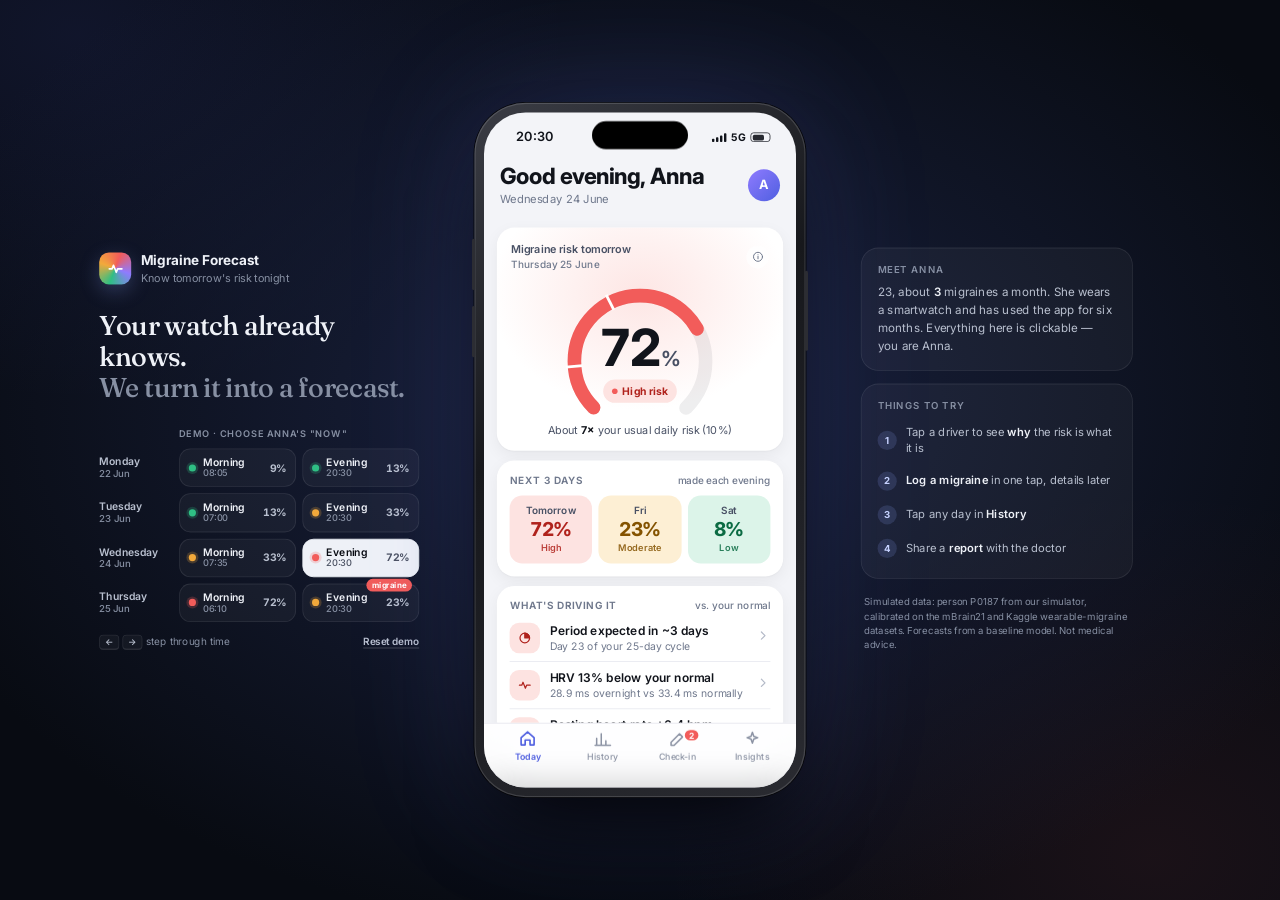
==== app/index.html @ 02caff8a "Add interactive migraine forecast app with Anna's example data (app/) Clickable Today/History/Check-" ====
<!DOCTYPE html>
<html lang="en">
<head>
<meta charset="utf-8">
<meta name="viewport" content="width=device-width, initial-scale=1, viewport-fit=cover">
<meta name="theme-color" content="#f4f5f9">
<title>Migraine Forecast</title>
<link rel="preconnect" href="https://fonts.googleapis.com">
<link rel="preconnect" href="https://fonts.gstatic.com" crossorigin>
<link href="https://fonts.googleapis.com/css2?family=Inter:wght@400;500;600;700;800&family=Fraunces:opsz,wght@9..144,500&display=swap" rel="stylesheet">
<link rel="stylesheet" href="styles.css">
</head>
<body>
<div id="stage">
  <!-- Left: brand + demo day picker (not part of the app) -->
  <aside class="side left">
    <div class="brandrow">
      <div class="logo"><svg class="i" viewBox="0 0 24 24"><path d="M3 12h4l2-5 4 10 2-5h6"/></svg></div>
      <div><div class="brand">Migraine Forecast</div><div class="brand-sub">Know tomorrow's risk tonight</div></div>
    </div>
    <h1 class="pitch">Your watch already knows.<br><em>We turn it into a forecast.</em></h1>
    <div class="picker-h"><span>Demo · choose Anna's "now"</span></div>
    <div class="picker" id="picker" role="radiogroup" aria-label="Choose Anna's current day and time"></div>
    <div class="picker-foot"><span><kbd>←</kbd> <kbd>→</kbd> step through time</span><button class="linkbtn" data-act="reset">Reset demo</button></div>
  </aside>

  <!-- Center: the app -->
  <div class="device">
    <div class="phone" id="phone">
      <div class="screen" id="screen">
        <div class="island"></div>
        <div class="statusbar"><span id="sbTime">20:30</span><span class="sb-r"><span class="sig"><i></i><i></i><i></i><i></i></span><b>5G</b><span class="bat"></span></span></div>
        <div class="banner" id="banner" data-act="banner"></div>
        <main class="views" id="views"></main>
        <nav class="tabbar" id="tabbar" aria-label="Sections"></nav>
        <div class="toast" id="toast" role="status" aria-live="polite"></div>
        <div class="scrim" id="scrim" data-act="closeSheet"></div>
        <section class="sheet" id="sheet" role="dialog" aria-modal="true"><div class="grab"></div><div class="sheet-body" id="sheetBody"></div></section>
      </div>
    </div>
  </div>

  <!-- Right: context for presenters -->
  <aside class="side right">
    <div class="panel">
      <h3>Meet Anna</h3>
      <p>23, about <b id="aboutRate">3</b> migraines a month. She wears a smartwatch and has used the app for six months. Everything here is clickable — you are Anna.</p>
    </div>
    <div class="panel">
      <h3>Things to try</h3>
      <ul class="tries">
        <li data-act="tryWhy"><span>1</span><div>Tap a driver to see <b>why</b> the risk is what it is</div></li>
        <li data-act="tryLog"><span>2</span><div><b>Log a migraine</b> in one tap, details later</div></li>
        <li data-act="tryHistory"><span>3</span><div>Tap any day in <b>History</b></div></li>
        <li data-act="tryReport"><span>4</span><div>Share a <b>report</b> with the doctor</div></li>
      </ul>
    </div>
    <p class="fine">Simulated data: person P0187 from our simulator, calibrated on the mBrain21 and Kaggle wearable-migraine datasets. Forecasts from a baseline model. Not medical advice.</p>
  </aside>
</div>

<!-- Mobile: compact demo control -->
<button class="mpick" id="mpick" data-act="mpick" aria-label="Demo: choose day"></button>
<div class="mpop" id="mpop"></div>

<div id="printReport"></div>
<script src="anna_data.js"></script>
<script src="app.js"></script>
</body>
</html>
---- app/styles.css ----
:root {
  /* stage (dark, around the phone) */
  --bg: #080b12; --panel: rgba(255,255,255,.04); --panel-line: rgba(255,255,255,.09);
  --tx: #eef1f7; --tx-2: #b9c0cf; --tx-3: #8790a3; --accent: #8fa8ff;
  /* risk scale */
  --low: #2fbf84; --mod: #f2a93b; --high: #f25c5a;
  --low-ink: #0b6b43; --low-soft: #dcf4e9; --mod-ink: #845300; --mod-soft: #fdefd4; --high-ink: #b0221c; --high-soft: #fde3e1;
  /* app (light) */
  --app-bg: #f3f4f8; --card: #fff; --ink: #11141b; --ink-2: #485064; --ink-3: #6f788c; --line: #e6e8ef; --fill: #f1f2f7;
  --brand: #4f5fe0; --brand-ink: #3443c4; --brand-soft: #e8ebff; --sleep: #6a5be0; --sleep-soft: #ecebff;
  --ease: cubic-bezier(.2,.8,.2,1); --spring: cubic-bezier(.34,1.4,.5,1);
  --shadow: 0 1px 2px rgba(17,20,27,.04), 0 6px 20px rgba(17,20,27,.055);
}
* { box-sizing: border-box; -webkit-tap-highlight-color: transparent; }
html, body { margin: 0; height: 100%; }
body {
  background: radial-gradient(1100px 760px at 50% 45%, #1a2240 0%, rgba(8,11,18,0) 70%),
              radial-gradient(700px 520px at 90% 95%, rgba(242,92,90,.08), transparent 70%),
              radial-gradient(700px 520px at 6% 4%, rgba(79,95,224,.12), transparent 70%), var(--bg);
  color: var(--tx); font: 15px/1.45 Inter, -apple-system, BlinkMacSystemFont, "Segoe UI", system-ui, sans-serif;
  overflow: hidden; -webkit-font-smoothing: antialiased;
}
button { font: inherit; color: inherit; border: 0; background: none; padding: 0; cursor: pointer; }
.i { width: 1em; height: 1em; fill: none; stroke: currentColor; stroke-width: 2; stroke-linecap: round; stroke-linejoin: round; flex: none; }
.num { font-variant-numeric: tabular-nums; }
:focus-visible { outline: 2px solid var(--brand); outline-offset: 2px; }

/* ================= Stage (designed at 1600x1000, scaled to fit) ================= */
#stage { position: absolute; left: 50%; top: 50%; width: 1600px; height: 1000px; transform: translate(-50%,-50%) scale(var(--s,1));
  display: grid; grid-template-columns: 1fr 440px 1fr; align-items: center; padding: 0 64px; gap: 56px; }
.side { align-self: center; }
.side.left { justify-self: end; width: 400px; }
.side.right { justify-self: start; width: 340px; display: flex; flex-direction: column; gap: 16px; }
.brandrow { display: flex; align-items: center; gap: 12px; }
.logo { width: 40px; height: 40px; border-radius: 12px; display: grid; place-items: center; font-size: 21px; color: #fff;
  background: conic-gradient(from 200deg, var(--low), var(--mod), var(--high), #8f7bff, var(--low)); box-shadow: 0 8px 24px rgba(143,168,255,.25); }
.logo .i { stroke-width: 2.4; }
.brand { font-weight: 700; font-size: 17px; letter-spacing: -.01em; }
.brand-sub { font-size: 13.5px; color: var(--tx-3); }
.pitch { font: 500 34px/1.14 Fraunces, Georgia, serif; letter-spacing: -.015em; margin: 30px 0 30px; }
.pitch em { font-style: normal; color: var(--tx-3); }

.picker-h { display: flex; justify-content: space-between; font-size: 11.5px; font-weight: 600; letter-spacing: .08em; text-transform: uppercase; color: var(--tx-3); margin: 0 0 10px 100px; }
.picker-h span + span { display: none; }
.picker { display: flex; flex-direction: column; gap: 8px; }
.pday { display: grid; grid-template-columns: 92px 1fr 1fr; gap: 8px; align-items: center; }
.pday .pd { font-size: 13px; font-weight: 600; color: var(--tx-2); line-height: 1.2; }
.pday .pd small { display: block; font-weight: 500; color: var(--tx-3); font-size: 12px; }
.pbtn { display: flex; align-items: center; gap: 9px; padding: 9px 11px; border-radius: 14px; background: var(--panel); border: 1px solid var(--panel-line);
  text-align: left; transition: background .2s, border-color .2s, transform .15s; position: relative; }
.pbtn:hover { background: rgba(255,255,255,.08); }
.pbtn:active { transform: scale(.97); }
.pbtn .dot { width: 9px; height: 9px; border-radius: 50%; background: var(--c); flex: none; box-shadow: 0 0 0 3px color-mix(in srgb, var(--c) 22%, transparent); }
.pbtn .pt { font-size: 13px; font-weight: 600; line-height: 1.15; }
.pbtn .pt small { display: block; font-size: 11.5px; color: var(--tx-3); font-weight: 500; }
.pbtn .pv { margin-left: auto; font-size: 13px; font-weight: 700; font-variant-numeric: tabular-nums; color: var(--tx-2); }
.pbtn.on { background: var(--tx); border-color: var(--tx); color: var(--bg); }
.pbtn.on .pt small, .pbtn.on .pv { color: #4b5263; }
.pbtn .mg { position: absolute; top: -7px; right: 8px; font-size: 10px; font-weight: 700; color: #fff; background: var(--high); border-radius: 99px; padding: 1px 7px; }
.picker-foot { display: flex; justify-content: space-between; align-items: center; margin-top: 16px; font-size: 12.5px; color: var(--tx-3); }
kbd { font: 600 11px Inter, sans-serif; border: 1px solid var(--panel-line); border-bottom-width: 2px; border-radius: 5px; padding: 1px 6px; color: var(--tx-2); background: var(--panel); }
.linkbtn { color: var(--tx-2); font-size: 12.5px; font-weight: 600; text-decoration: underline; text-underline-offset: 3px; text-decoration-color: rgba(255,255,255,.25); }
.linkbtn:hover { color: var(--tx); }

.panel { background: var(--panel); border: 1px solid var(--panel-line); border-radius: 22px; padding: 18px 20px; }
.panel h3 { margin: 0 0 8px; font-size: 12px; font-weight: 600; letter-spacing: .1em; text-transform: uppercase; color: var(--tx-3); }
.panel p { margin: 0; font-size: 14.5px; color: var(--tx-2); line-height: 1.55; }
.panel b { color: var(--tx); font-weight: 600; }
.tries { list-style: none; margin: 0; padding: 0; display: flex; flex-direction: column; gap: 4px; }
.tries li { display: flex; gap: 11px; align-items: center; font-size: 14px; color: var(--tx-2); padding: 7px 8px; margin: 0 -8px; border-radius: 12px; cursor: pointer; transition: background .2s; }
.tries li:hover { background: rgba(255,255,255,.06); }
.tries span { width: 24px; height: 24px; border-radius: 50%; display: grid; place-items: center; font-size: 12px; font-weight: 700; background: rgba(143,168,255,.16); color: #c9d4ff; flex: none; }
.fine { font-size: 12px; color: var(--tx-3); line-height: 1.5; margin: 4px 4px 0; }

/* ================= Phone frame ================= */
.device { display: grid; place-items: center; }
.phone { width: 414px; height: 868px; border-radius: 64px; padding: 12px; position: relative;
  background: linear-gradient(145deg, #3b3d45, #17181c 40%, #2a2b31);
  box-shadow: inset 0 0 0 1.5px rgba(255,255,255,.14), 0 0 0 1px #050506, 0 60px 100px -30px rgba(0,0,0,.85), 0 0 160px rgba(110,130,255,.18); }
.phone::before, .phone::after { content: ""; position: absolute; width: 4px; border-radius: 2px; background: #2c2d33; }
.phone::before { left: -3px; top: 170px; height: 64px; box-shadow: 0 84px 0 #2c2d33; }
.phone::after { right: -3px; top: 210px; height: 100px; }
.screen { position: relative; width: 390px; height: 844px; border-radius: 52px; overflow: hidden; background: var(--app-bg); color: var(--ink);
  isolation: isolate; display: flex; flex-direction: column; font-size: 15px; }
.island { position: absolute; top: 11px; left: 50%; transform: translateX(-50%); width: 120px; height: 35px; border-radius: 20px; background: #000; z-index: 60; }
.statusbar { height: 54px; flex: none; display: flex; justify-content: space-between; align-items: center; padding: 8px 32px 0 40px; font-size: 16px; font-weight: 600; z-index: 5; }
.statusbar > * { transition: opacity .25s; } .toasting .statusbar > * { opacity: 0; }
.sb-r { display: flex; gap: 6px; align-items: center; } .sb-r b { font-size: 13px; }
.sig { display: flex; gap: 2px; align-items: flex-end; height: 11px; }
.sig i { width: 3px; border-radius: 1px; background: currentColor; } .sig i:nth-child(1) { height: 4px; } .sig i:nth-child(2) { height: 6px; } .sig i:nth-child(3) { height: 8px; } .sig i:nth-child(4) { height: 11px; }
.bat { width: 25px; height: 12px; border-radius: 4px; border: 1.5px solid currentColor; padding: 1.5px; opacity: .9; }
.bat::after { content: ""; display: block; height: 100%; width: 70%; border-radius: 2px; background: currentColor; }

/* ================= App chrome ================= */
.views { flex: 1; position: relative; min-height: 0; }
.view { position: absolute; inset: 0; overflow-y: auto; overflow-x: hidden; padding: 4px 16px 28px; scrollbar-width: none; overscroll-behavior: contain; }
.view::-webkit-scrollbar { display: none; }
.view.enter { animation: viewIn .45s var(--ease) both; }
@keyframes viewIn { from { opacity: 0; transform: translateY(10px); } }
.tabbar { flex: none; display: flex; padding: 8px 8px 30px; background: rgba(255,255,255,.88); backdrop-filter: blur(20px) saturate(1.6); -webkit-backdrop-filter: blur(20px) saturate(1.6); border-top: 1px solid var(--line); z-index: 6; }
.tab { flex: 1; display: flex; flex-direction: column; align-items: center; gap: 3px; font-size: 11px; font-weight: 500; color: #8c93a4; position: relative; transition: color .2s; }
.tab .i { font-size: 23px; transition: transform .3s var(--spring); }
.tab.on { color: var(--brand); font-weight: 600; }
.tab.on .i { transform: translateY(-1px) scale(1.06); }
.tab .badge { position: absolute; top: -2px; left: calc(50% + 7px); min-width: 17px; height: 17px; border-radius: 9px; background: var(--high); color: #fff; font-size: 10.5px; font-weight: 700; display: grid; place-items: center; padding: 0 5px; border: 2px solid #fff; animation: pop .45s var(--spring) both; }
@keyframes pop { from { transform: scale(.3); opacity: 0; } }

.head { display: flex; justify-content: space-between; align-items: center; padding: 6px 4px 14px; }
.head h1 { margin: 0; font-size: 28px; font-weight: 750; letter-spacing: -.025em; line-height: 1.1; }
.head p { margin: 3px 0 0; font-size: 14px; color: var(--ink-3); }
.avatar { width: 40px; height: 40px; border-radius: 50%; display: grid; place-items: center; font-weight: 700; color: #fff; background: linear-gradient(135deg, #8f7bff, #4f5fe0); font-size: 16px; flex: none; transition: transform .15s; }
.avatar:active { transform: scale(.92); }
.stack { display: flex; flex-direction: column; gap: 12px; }
.card { background: var(--card); border-radius: 22px; padding: 16px; box-shadow: var(--shadow); position: relative; }
.card h4 { margin: 0 0 10px; font-size: 12.5px; font-weight: 650; color: var(--ink-3); text-transform: uppercase; letter-spacing: .07em; display: flex; justify-content: space-between; align-items: baseline; gap: 8px; }
.card h4 span { white-space: nowrap; text-transform: none; letter-spacing: 0; font-weight: 500; font-size: 12.5px; }
.tap { cursor: pointer; transition: transform .18s var(--ease), background .2s; }
.tap:active { transform: scale(.985); }
.chev { color: #b4bac8; font-size: 18px; }
.muted { color: var(--ink-3); font-size: 13px; }
.foot-note { text-align: center; font-size: 11.5px; color: #9aa1b1; margin: 16px 0 0; }
.anim > * { animation: rise .5s var(--ease) both; }
.anim > *:nth-child(2) { animation-delay: .05s; } .anim > *:nth-child(3) { animation-delay: .1s; } .anim > *:nth-child(4) { animation-delay: .15s; }
.anim > *:nth-child(5) { animation-delay: .2s; } .anim > *:nth-child(6) { animation-delay: .25s; } .anim > *:nth-child(n+7) { animation-delay: .3s; }
@keyframes rise { from { opacity: 0; transform: translateY(12px); } }

/* Risk levels */
.lvl-low { --c: var(--low); --ci: var(--low-ink); --cs: var(--low-soft); }
.lvl-mod { --c: var(--mod); --ci: var(--mod-ink); --cs: var(--mod-soft); }
.lvl-high { --c: var(--high); --ci: var(--high-ink); --cs: var(--high-soft); }
.lvl-none { --c: #c3c8d4; --ci: var(--ink-3); --cs: var(--fill); }
.pill { display: inline-flex; align-items: center; gap: 6px; padding: 5px 11px; border-radius: 99px; font-size: 13px; font-weight: 700; background: var(--cs); color: var(--ci); white-space: nowrap; }
.pill i { width: 7px; height: 7px; border-radius: 50%; background: var(--c); }
.chip { display: inline-flex; align-items: center; gap: 5px; font-size: 12px; font-weight: 650; padding: 4px 9px; border-radius: 99px; background: var(--fill); color: var(--ink-2); white-space: nowrap; }
.chip.good { background: var(--low-soft); color: var(--low-ink); } .chip.bad { background: var(--high-soft); color: var(--high-ink); } .chip.warn { background: var(--mod-soft); color: var(--mod-ink); } .chip.brand { background: var(--brand-soft); color: var(--brand-ink); }

/* Hero gauge */
.hero { padding: 18px 18px 16px; overflow: hidden; }
.hero::before { content: ""; position: absolute; inset: 0; border-radius: inherit; background: radial-gradient(260px 200px at 50% 30%, var(--cs), transparent 72%); opacity: .9; transition: background .8s; }
.hero > * { position: relative; }
.hero-top { display: flex; justify-content: space-between; align-items: center; }
.hero-lab { font-size: 13.5px; font-weight: 600; color: var(--ink-2); }
.hero-lab small { display: block; font-size: 12.5px; color: var(--ink-3); font-weight: 500; }
.info { width: 28px; height: 28px; border-radius: 50%; display: grid; place-items: center; color: var(--ink-3); background: rgba(255,255,255,.7); font-size: 15px; }
.gauge { position: relative; width: 210px; height: 178px; margin: 6px auto 0; }
.gauge svg { width: 210px; height: 210px; position: absolute; top: 0; left: 0; }
.g-track { stroke: rgba(17,20,27,.07); }
.g-val { stroke: var(--c); transition: stroke-dasharray 1.2s var(--ease), stroke .6s; }
.g-tick { stroke: var(--card); stroke-width: 3.5; }
.gnum { position: absolute; left: 0; right: 0; top: 56px; text-align: center; font-size: 64px; font-weight: 750; letter-spacing: -.05em; line-height: 1; font-variant-numeric: tabular-nums; }
.gnum small { font-size: 26px; font-weight: 650; color: var(--ink-2); letter-spacing: -.02em; margin-left: 2px; }
.gsub { position: absolute; left: 0; right: 0; top: 128px; display: flex; justify-content: center; }
.g-scale { position: absolute; bottom: 4px; font-size: 11px; color: var(--ink-3); font-weight: 600; }
.hero-ctx { text-align: center; font-size: 13.5px; color: var(--ink-2); margin: 4px 0 0; text-wrap: balance; }
.hero-ctx b { color: var(--ink); }

.strip { display: grid; grid-template-columns: repeat(3, 1fr); gap: 8px; }
.tile { border-radius: 16px; padding: 10px 8px 11px; text-align: center; background: var(--cs); transition: transform .18s var(--ease); cursor: pointer; }
.tile:active { transform: scale(.96); }
.tile .d { font-size: 12.5px; color: var(--ink-2); font-weight: 600; }
.tile .v { font-size: 24px; font-weight: 750; color: var(--ci); font-variant-numeric: tabular-nums; letter-spacing: -.03em; line-height: 1.2; }
.tile .l { font-size: 11.5px; font-weight: 600; color: var(--ci); opacity: .85; }
.tile.pending { background: transparent; border: 1.5px dashed #d3d7e1; }
.tile.pending .v { color: #a3aaba; font-weight: 600; }
.tile.pending .l { color: var(--ink-3); }

/* Rows (drivers, plan, lists) */
.rows { display: flex; flex-direction: column; }
.row { display: grid; grid-template-columns: 38px 1fr auto; gap: 12px; align-items: center; padding: 10px 0; border-top: 1px solid var(--line); text-align: left; width: 100%; }
.row:first-child { border-top: 0; padding-top: 2px; }
.row:last-child { padding-bottom: 0; }
.ri { width: 38px; height: 38px; border-radius: 12px; display: grid; place-items: center; background: var(--brand-soft); color: var(--brand); font-size: 18px; }
.ri.bad { background: var(--high-soft); color: var(--high-ink); } .ri.warn { background: var(--mod-soft); color: var(--mod-ink); } .ri.good { background: var(--low-soft); color: var(--low-ink); }
.ri.sleep { background: var(--sleep-soft); color: var(--sleep); }
.row b { display: block; font-size: 15px; font-weight: 600; line-height: 1.25; }
.row .s { display: block; font-size: 13px; color: var(--ink-3); line-height: 1.3; margin-top: 1px; }
.cbox { width: 26px; height: 26px; border-radius: 9px; border: 2px solid #d3d7e1; display: grid; place-items: center; color: transparent; font-size: 15px; transition: all .25s var(--ease); }
.cbox .i { stroke-width: 3; }
.done .cbox { background: var(--low); border-color: var(--low); color: #fff; animation: pop .35s var(--spring); }
.done b { color: var(--ink-3); text-decoration: line-through; text-decoration-color: #b8bfcc; }
.progress { height: 5px; border-radius: 3px; background: var(--fill); overflow: hidden; margin: 0 0 6px; }
.progress i { display: block; height: 100%; width: var(--w); background: var(--low); border-radius: 3px; transition: width .5s var(--ease); }
.toggle { width: 50px; height: 30px; border-radius: 99px; background: #d8dce5; position: relative; transition: background .25s; flex: none; }
.toggle::after { content: ""; position: absolute; left: 3px; top: 3px; width: 24px; height: 24px; border-radius: 50%; background: #fff; box-shadow: 0 2px 5px rgba(0,0,0,.2); transition: transform .3s var(--spring); }
.toggle.on { background: var(--low); } .toggle.on::after { transform: translateX(20px); }
.conf { display: flex; align-items: center; gap: 10px; font-size: 13px; color: var(--ink-2); padding: 12px 16px; }
.bars5 { display: inline-flex; gap: 2.5px; align-items: flex-end; }
.bars5 i { width: 5px; border-radius: 2px; background: #dde0e8; } .bars5 i.on { background: var(--brand); }
.bars5 i:nth-child(1) { height: 6px; } .bars5 i:nth-child(2) { height: 8px; } .bars5 i:nth-child(3) { height: 10px; } .bars5 i:nth-child(4) { height: 12px; } .bars5 i:nth-child(5) { height: 14px; }

.attack-card { display: grid; grid-template-columns: 44px 1fr auto; gap: 12px; align-items: center; background: linear-gradient(135deg, #fff, #fff4f3); }
.attack-card .ri { width: 44px; height: 44px; border-radius: 14px; background: var(--high); color: #fff; font-size: 21px; }
.attack-card b { font-size: 15.5px; display: block; }
.btn { display: inline-flex; align-items: center; justify-content: center; gap: 8px; padding: 12px 16px; border-radius: 14px; font-weight: 650; font-size: 15px; transition: transform .15s, background .2s, opacity .2s; }
.btn:active { transform: scale(.97); }
.btn.primary { background: var(--brand); color: #fff; } .btn.dark { background: var(--ink); color: #fff; }
.btn.soft { background: var(--fill); color: var(--ink); } .btn.danger { background: var(--high); color: #fff; }
.btn.small { padding: 8px 12px; font-size: 13.5px; border-radius: 11px; }
.btn.block { width: 100%; }
.btn.ghost-danger { color: var(--high-ink); background: var(--high-soft); }

/* Check-in */
.logbig { display: flex; flex-direction: column; align-items: center; text-align: center; padding: 22px 16px 18px; }
.logbtn { width: 116px; height: 116px; border-radius: 50%; background: radial-gradient(circle at 35% 30%, #ff8a87, var(--high) 60%); color: #fff; display: grid; place-items: center; font-size: 44px;
  box-shadow: 0 0 0 10px var(--high-soft), 0 14px 30px -8px rgba(242,92,90,.6); position: relative; transition: transform .2s var(--spring); }
.logbtn:active { transform: scale(.93); }
.logbtn::after { content: ""; position: absolute; inset: -10px; border-radius: 50%; border: 2px solid var(--high); opacity: 0; animation: ring 2.6s infinite; }
@keyframes ring { 0% { transform: scale(.9); opacity: .5; } 70%,100% { transform: scale(1.35); opacity: 0; } }
.logbtn .i { stroke-width: 2.2; }
.logbig b { font-size: 19px; margin-top: 20px; letter-spacing: -.01em; }
.logbig .s { font-size: 13.5px; color: var(--ink-3); margin-top: 2px; }
.logbtn.logged { background: var(--high); animation: pop .5s var(--spring); }
.logbtn.logged::after { display: none; }
.eyebrow { display: inline-flex; align-items: center; gap: 6px; font-size: 12px; font-weight: 650; color: var(--brand-ink); background: var(--brand-soft); padding: 4px 10px; border-radius: 99px; margin-bottom: 10px; }
.eyebrow.auto { color: var(--high-ink); background: var(--high-soft); }
.q { font-size: 18px; font-weight: 700; line-height: 1.3; letter-spacing: -.01em; margin: 0 0 12px; }
.opts { display: flex; flex-direction: column; gap: 7px; }
.opts.wrap { flex-direction: row; flex-wrap: wrap; }
.opt { display: flex; align-items: center; gap: 12px; padding: 11px 14px; border-radius: 15px; background: var(--fill); font-weight: 600; font-size: 15px; transition: background .2s, color .2s, transform .15s; text-align: left; }
.opts.wrap .opt { flex: 1 1 auto; justify-content: center; padding: 10px 12px; }
.opt:active { transform: scale(.97); }
.opt .face { width: 22px; height: 22px; border-radius: 50%; background: var(--fc); flex: none; }
.opt.sel { background: var(--brand); color: #fff; }
.answered { display: flex; align-items: center; gap: 10px; font-size: 14px; font-weight: 600; color: var(--low-ink); background: var(--low-soft); border-radius: 14px; padding: 11px 12px; animation: rise .4s var(--ease); }
.answered .i { font-size: 18px; } .answered span { flex: 1; } .answered button { font-size: 13px; color: var(--low-ink); text-decoration: underline; text-underline-offset: 2px; }
.evidence { list-style: none; padding: 0; margin: 0 0 12px; display: flex; flex-direction: column; gap: 6px; }
.evidence li { display: flex; align-items: center; gap: 8px; font-size: 13.5px; color: var(--ink-2); }
.evidence .i { color: var(--ink-3); }
.yn { display: grid; grid-template-columns: 1fr 1fr; gap: 8px; }
.dq-top { display: flex; align-items: center; gap: 16px; margin-bottom: 12px; }
.ring { position: relative; width: 76px; height: 76px; flex: none; }
.ring svg { width: 76px; height: 76px; transform: rotate(-90deg); }
.ring circle { transition: stroke-dasharray .9s var(--ease); }
.ring b { position: absolute; inset: 0; display: grid; place-items: center; font-size: 21px; font-weight: 750; letter-spacing: -.02em; }
.dq-top .t { font-size: 16px; font-weight: 700; } .dq-top .s { font-size: 13px; color: var(--ink-3); line-height: 1.35; }
.mrow { display: flex; justify-content: space-between; font-size: 14px; margin-top: 10px; } .mrow b { font-variant-numeric: tabular-nums; }
.meter { height: 7px; border-radius: 4px; background: var(--fill); overflow: hidden; margin-top: 6px; }
.meter i { display: block; height: 100%; border-radius: 4px; background: var(--brand); width: var(--w); transition: width .8s var(--ease); }
.meter i.bump { animation: bump .9s var(--ease); }
@keyframes bump { 40% { filter: brightness(1.35); } }
.tip { display: flex; gap: 10px; align-items: flex-start; font-size: 13px; color: var(--ink-2); background: var(--fill); padding: 10px 12px; border-radius: 14px; margin-top: 14px; line-height: 1.4; }
.tip .i { color: var(--brand); font-size: 17px; margin-top: 1px; }

/* History */
.seg { display: grid; grid-auto-flow: column; grid-auto-columns: 1fr; background: #e7e9f0; border-radius: 12px; padding: 3px; margin-bottom: 12px; }
.seg button { padding: 7px 0; border-radius: 9px; font-size: 13.5px; font-weight: 600; color: var(--ink-2); transition: background .2s, color .2s, box-shadow .2s; }
.seg button.on { background: #fff; color: var(--ink); box-shadow: 0 1px 3px rgba(17,20,27,.12); }
.score { display: grid; grid-template-columns: 1fr 1fr 1fr; gap: 0; }
.score > div { padding: 0 10px; border-left: 1px solid var(--line); } .score > div:first-child { border-left: 0; padding-left: 0; }
.score b { display: block; font-size: 24px; font-weight: 750; letter-spacing: -.03em; font-variant-numeric: tabular-nums; }
.score span { display: block; font-size: 12px; color: var(--ink-3); line-height: 1.3; }
.chart { display: block; touch-action: manipulation; }
.chart text { font-family: inherit; }
.chart .col { cursor: pointer; }
.chart .col:hover .hit { fill: rgba(79,95,224,.06); }
.legend { display: flex; flex-wrap: wrap; gap: 6px 14px; font-size: 12px; color: var(--ink-2); margin-top: 8px; }
.legend span { display: inline-flex; align-items: center; gap: 6px; }
.legend i { width: 10px; height: 10px; border-radius: 3px; background: var(--c); }
.legend i.dotm { border-radius: 50%; background: var(--ink); width: 9px; height: 9px; }
.legend i.dash { background: none; border: 1.5px dashed #aab0be; }
.cal { display: grid; grid-template-columns: repeat(7, 1fr); gap: 4px; }
.cal .dh { font-size: 10.5px; color: var(--ink-3); text-align: center; font-weight: 600; padding-bottom: 2px; }
.cal .c { aspect-ratio: 1; border-radius: 8px; background: var(--fill); font-size: 11.5px; display: grid; place-items: center; color: var(--ink-2); font-weight: 500; cursor: pointer; position: relative; transition: transform .15s; }
.cal .c:active { transform: scale(.9); }
.cal .c.mig { background: var(--high); color: #fff; font-weight: 700; }
.cal .c.nodata { background: repeating-linear-gradient(45deg, #eceef3 0 3px, #fff 3px 6px); color: #a3aaba; }
.cal .c.fut { background: none; color: #c3c8d4; cursor: default; }
.cal .c.today { box-shadow: inset 0 0 0 2px var(--ink); }
.cal .c.period::after { content: ""; position: absolute; bottom: 3px; width: 4px; height: 4px; border-radius: 50%; background: #e46aa0; }
.cal .c.mig.period::after { background: #fff; }
.mhead { display: flex; justify-content: space-between; align-items: center; margin-bottom: 8px; }
.mhead b { font-size: 16px; }
.iconbtn { width: 34px; height: 34px; border-radius: 50%; background: var(--fill); display: grid; place-items: center; font-size: 17px; color: var(--ink-2); transition: opacity .2s; }
.iconbtn:disabled { opacity: .35; cursor: default; }
.mbars { display: grid; grid-template-columns: repeat(6, 1fr); gap: 8px; align-items: end; height: 120px; }
.mbars > div { display: flex; flex-direction: column; align-items: center; justify-content: flex-end; height: 100%; gap: 5px; cursor: pointer; }
.mbars .b { width: 100%; max-width: 34px; border-radius: 6px 6px 3px 3px; background: #f7b3b1; transition: height .6s var(--ease), background .2s; min-height: 3px; }
.mbars .on .b { background: var(--high); }
.mbars .v { font-size: 13px; font-weight: 700; font-variant-numeric: tabular-nums; }
.mbars .l { font-size: 11.5px; color: var(--ink-3); font-weight: 600; }

/* Insights */
.trig .row { grid-template-columns: 1fr auto; }
.tbar { height: 8px; border-radius: 4px; background: var(--fill); margin-top: 7px; overflow: hidden; }
.tbar i { display: block; height: 100%; border-radius: 4px; background: linear-gradient(90deg, #8f7bff, var(--brand)); width: var(--w); animation: grow 1s .2s var(--ease) both; }
@keyframes grow { from { width: 0; } }
.cyc { display: flex; gap: 14px; align-items: center; }
.cyc svg { flex: none; }
.cyc p { margin: 0; font-size: 14px; color: var(--ink-2); line-height: 1.45; }
.cyc p b { color: var(--ink); }
.note { display: flex; gap: 10px; background: linear-gradient(135deg, #eef0ff, #f6f3ff); border-radius: 18px; padding: 14px; font-size: 13.5px; color: #3a3f73; line-height: 1.45; }
.note .i { font-size: 18px; color: var(--brand); margin-top: 1px; }
.share { display: flex; align-items: center; gap: 12px; }

/* ================= Sheet, toast, banner ================= */
.scrim { position: absolute; inset: 0; background: rgba(10,12,20,.38); opacity: 0; pointer-events: none; transition: opacity .35s var(--ease); z-index: 40; }
.scrim.on { opacity: 1; pointer-events: auto; }
.sheet { position: absolute; left: 0; right: 0; bottom: 0; max-height: calc(100% - 60px); background: var(--app-bg); border-radius: 30px 30px 0 0; z-index: 41;
  transform: translateY(105%); transition: transform .45s var(--ease); display: flex; flex-direction: column; box-shadow: 0 -10px 40px rgba(0,0,0,.18); }
.sheet.on { transform: none; }
.sheet.drag { transition: none; }
.grab { width: 38px; height: 5px; border-radius: 3px; background: #c9cdd8; margin: 8px auto 2px; flex: none; cursor: grab; }
.sheet-body { overflow-y: auto; padding: 8px 16px 34px; scrollbar-width: none; }
.sheet-body::-webkit-scrollbar { display: none; }
.sh-head { display: flex; justify-content: space-between; align-items: flex-start; gap: 12px; padding: 6px 4px 14px; }
.sh-head h2 { margin: 0; font-size: 22px; letter-spacing: -.02em; line-height: 1.2; }
.sh-head p { margin: 3px 0 0; font-size: 13.5px; color: var(--ink-3); }
.close { width: 32px; height: 32px; border-radius: 50%; background: #e5e7ee; color: var(--ink-2); display: grid; place-items: center; font-size: 15px; flex: none; }
.close .i { stroke-width: 2.6; }
.sh-text { font-size: 14.5px; color: var(--ink-2); line-height: 1.5; margin: 0; }
.sh-text b { color: var(--ink); }
.choice { display: grid; grid-template-columns: repeat(3, 1fr); gap: 7px; }
.choice button, .chips button { padding: 11px 6px; border-radius: 13px; background: var(--fill); font-weight: 600; font-size: 14.5px; transition: background .2s, color .2s, transform .15s; }
.choice button:active, .chips button:active { transform: scale(.96); }
.chips { display: flex; flex-wrap: wrap; gap: 7px; }
.chips button { padding: 9px 14px; border-radius: 99px; }
.choice button.sel, .chips button.sel { background: var(--ink); color: #fff; }
.grid2 { display: grid; grid-template-columns: 1fr 1fr; gap: 8px; }
.stat { background: var(--card); border-radius: 16px; padding: 11px 13px; box-shadow: var(--shadow); }
.stat .k { font-size: 12px; color: var(--ink-3); font-weight: 600; display: flex; align-items: center; gap: 6px; }
.stat .v { font-size: 19px; font-weight: 700; letter-spacing: -.02em; font-variant-numeric: tabular-nums; margin-top: 2px; }
.stat .d { font-size: 12px; font-weight: 600; color: var(--ink-3); }
.stat .d.bad { color: var(--high-ink); } .stat .d.warn { color: var(--mod-ink); } .stat .d.good { color: var(--low-ink); }

.toast { position: absolute; left: 50%; top: 10px; min-height: 35px; transform: translate(-50%, -16px); opacity: 0; z-index: 70; pointer-events: none; display: flex; align-items: center; gap: 8px; white-space: nowrap;
  background: #000; color: #fff; font-size: 14px; font-weight: 600; padding: 8px 18px; border-radius: 99px; box-shadow: 0 10px 30px rgba(0,0,0,.25); transition: all .4s var(--spring); }
.toast.on { opacity: 1; transform: translate(-50%, 0); }
.toast .i { color: #7ee2b4; font-size: 17px; }
.banner { position: absolute; left: 10px; right: 10px; top: 52px; z-index: 65; display: grid; grid-template-columns: 38px 1fr; gap: 11px; padding: 12px 14px; border-radius: 22px; cursor: pointer;
  background: rgba(250,250,252,.86); backdrop-filter: blur(24px) saturate(1.7); -webkit-backdrop-filter: blur(24px) saturate(1.7); box-shadow: 0 10px 34px rgba(0,0,0,.2);
  transform: translateY(-140%); opacity: 0; transition: transform .6s var(--spring), opacity .4s; }
.banner.on { transform: none; opacity: 1; }
.banner .ai { width: 38px; height: 38px; border-radius: 10px; display: grid; place-items: center; color: #fff; font-size: 20px; background: conic-gradient(from 200deg, var(--low), var(--mod), var(--high), #8f7bff, var(--low)); }
.banner .nh { display: flex; justify-content: space-between; font-size: 12px; color: var(--ink-3); }
.banner b { display: block; font-size: 14.5px; line-height: 1.25; margin-top: 1px; }
.banner p { margin: 1px 0 0; font-size: 13.5px; color: var(--ink-2); line-height: 1.3; }

/* Doctor report (paper preview) */
.paper { background: #fff; border-radius: 6px; padding: 20px 18px; box-shadow: 0 1px 2px rgba(0,0,0,.06), 0 10px 30px rgba(17,20,27,.12); color: #1b1e27; font-size: 12px; line-height: 1.45; }
.paper .ph { display: flex; justify-content: space-between; align-items: flex-start; border-bottom: 2px solid #1b1e27; padding-bottom: 10px; margin-bottom: 12px; }
.paper h3 { margin: 0; font-size: 16px; letter-spacing: -.01em; }
.paper .meta { font-size: 11px; color: #5d6475; }
.paper h5 { margin: 14px 0 6px; font-size: 10.5px; text-transform: uppercase; letter-spacing: .08em; color: #5d6475; }
.paper table { width: 100%; border-collapse: collapse; font-size: 11.5px; }
.paper td { padding: 4px 0; border-bottom: 1px solid #eceef3; } .paper td:last-child { text-align: right; font-weight: 600; font-variant-numeric: tabular-nums; }
.paper .kpis { display: grid; grid-template-columns: repeat(3, 1fr); gap: 8px; }
.paper .kpis div { background: #f4f5f9; border-radius: 6px; padding: 8px; } .paper .kpis b { display: block; font-size: 17px; } .paper .kpis span { font-size: 10.5px; color: #5d6475; }
.paper .disc { margin-top: 12px; font-size: 10px; color: #7c8496; }
#printReport { display: none; }

/* ================= Mobile: the app is the page ================= */
.mpick, .mpop { display: none; }
body.mobile { overflow: hidden; background: var(--app-bg); }
body.mobile #stage { position: fixed; inset: 0; transform: none; width: auto; height: auto; display: block; padding: 0; }
body.mobile .side { display: none; }
body.mobile .device, body.mobile .phone { position: absolute; inset: 0; width: auto; height: auto; padding: 0; border-radius: 0; background: none; box-shadow: none; }
body.mobile .phone::before, body.mobile .phone::after, body.mobile .island { display: none; }
body.mobile .screen { width: 100%; height: 100%; border-radius: 0; }
body.mobile .statusbar { height: env(safe-area-inset-top, 0px); min-height: 8px; padding: 0; overflow: hidden; color: transparent; }
body.mobile .tabbar { padding-bottom: max(10px, env(safe-area-inset-bottom)); }
body.mobile .banner { top: calc(env(safe-area-inset-top, 0px) + 8px); }
body.mobile .toast { top: calc(env(safe-area-inset-top, 0px) + 10px); }
body.mobile .mpick { display: grid; place-items: center; position: fixed; left: 10px; bottom: calc(max(10px, env(safe-area-inset-bottom)) + 64px); z-index: 80; width: 30px; height: 30px;
  border-radius: 50%; background: rgba(17,20,27,.55); color: #fff; font-size: 15px; backdrop-filter: blur(10px); -webkit-backdrop-filter: blur(10px); }
body.mobile .mpop.on { display: block; position: fixed; right: 12px; left: 12px; bottom: calc(max(10px, env(safe-area-inset-bottom)) + 104px); z-index: 81; background: #131722; color: var(--tx);
  border-radius: 22px; padding: 14px; box-shadow: 0 20px 50px rgba(0,0,0,.4); animation: rise .3s var(--ease); }
.mpop .picker { gap: 6px; } .mpop .pday { grid-template-columns: 70px 1fr 1fr; }
.mpop .picker-foot { margin-top: 10px; }

@media print {
  body { background: #fff; overflow: visible; }
  #stage, .mpick, .mpop { display: none !important; }
  #printReport { display: block; padding: 24px; }
  #printReport .paper { box-shadow: none; font-size: 13px; }
}
@media (prefers-reduced-motion: reduce) { *, *::before, *::after { animation-duration: .01ms !important; transition-duration: .01ms !important; } }
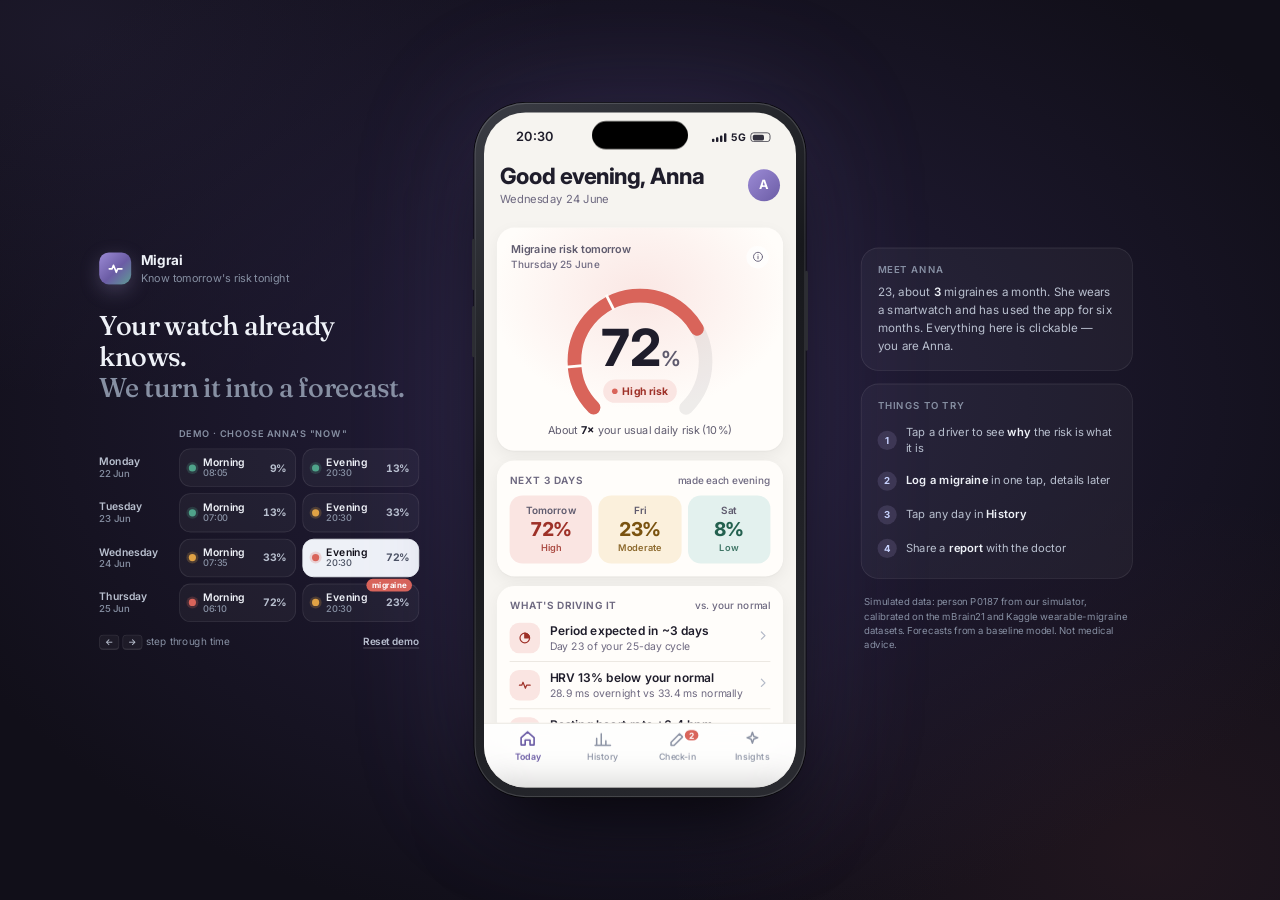
==== commit f66e3dd0: "Rename app to Migrai and apply calm migraine-friendly palette Dusk purple brand (migraine awareness " ====
--- a/app/index.html
+++ b/app/index.html
@@ -3,8 +3,8 @@
 <head>
 <meta charset="utf-8">
 <meta name="viewport" content="width=device-width, initial-scale=1, viewport-fit=cover">
-<meta name="theme-color" content="#f4f5f9">
-<title>Migraine Forecast</title>
+<meta name="theme-color" content="#f7f5f1">
+<title>Migrai</title>
 <link rel="preconnect" href="https://fonts.googleapis.com">
 <link rel="preconnect" href="https://fonts.gstatic.com" crossorigin>
 <link href="https://fonts.googleapis.com/css2?family=Inter:wght@400;500;600;700;800&family=Fraunces:opsz,wght@9..144,500&display=swap" rel="stylesheet">
@@ -16,7 +16,7 @@
   <aside class="side left">
     <div class="brandrow">
       <div class="logo"><svg class="i" viewBox="0 0 24 24"><path d="M3 12h4l2-5 4 10 2-5h6"/></svg></div>
-      <div><div class="brand">Migraine Forecast</div><div class="brand-sub">Know tomorrow's risk tonight</div></div>
+      <div><div class="brand">Migrai</div><div class="brand-sub">Know tomorrow's risk tonight</div></div>
     </div>
     <h1 class="pitch">Your watch already knows.<br><em>We turn it into a forecast.</em></h1>
     <div class="picker-h"><span>Demo · choose Anna's "now"</span></div>
--- a/app/styles.css
+++ b/app/styles.css
@@ -1,22 +1,22 @@
 :root {
   /* stage (dark, around the phone) */
-  --bg: #080b12; --panel: rgba(255,255,255,.04); --panel-line: rgba(255,255,255,.09);
-  --tx: #eef1f7; --tx-2: #b9c0cf; --tx-3: #8790a3; --accent: #8fa8ff;
+  --bg: #110f19; --panel: rgba(255,255,255,.04); --panel-line: rgba(255,255,255,.09);
+  --tx: #eef1f7; --tx-2: #b9c0cf; --tx-3: #8790a3; --accent: #b3a6e0;
   /* risk scale */
-  --low: #2fbf84; --mod: #f2a93b; --high: #f25c5a;
-  --low-ink: #0b6b43; --low-soft: #dcf4e9; --mod-ink: #845300; --mod-soft: #fdefd4; --high-ink: #b0221c; --high-soft: #fde3e1;
+  --low: #4fa38a; --mod: #e0a245; --high: #d9645a;
+  --low-ink: #24614f; --low-soft: #e3f1ee; --mod-ink: #7a5310; --mod-soft: #fbf0dc; --high-ink: #9e3128; --high-soft: #fae5e2;
   /* app (light) */
-  --app-bg: #f3f4f8; --card: #fff; --ink: #11141b; --ink-2: #485064; --ink-3: #6f788c; --line: #e6e8ef; --fill: #f1f2f7;
-  --brand: #4f5fe0; --brand-ink: #3443c4; --brand-soft: #e8ebff; --sleep: #6a5be0; --sleep-soft: #ecebff;
+  --app-bg: #f6f4f0; --card: #fffdfa; --ink: #1f1d2b; --ink-2: #5f5b6e; --ink-3: #6e6980; --line: #e8e4dd; --fill: #f0ede7;
+  --brand: #6b5ca5; --brand-ink: #54478a; --brand-soft: #eeeaf7; --sleep: #5b6fa8; --sleep-soft: #e8ecf6;
   --ease: cubic-bezier(.2,.8,.2,1); --spring: cubic-bezier(.34,1.4,.5,1);
   --shadow: 0 1px 2px rgba(17,20,27,.04), 0 6px 20px rgba(17,20,27,.055);
 }
 * { box-sizing: border-box; -webkit-tap-highlight-color: transparent; }
 html, body { margin: 0; height: 100%; }
 body {
-  background: radial-gradient(1100px 760px at 50% 45%, #1a2240 0%, rgba(8,11,18,0) 70%),
-              radial-gradient(700px 520px at 90% 95%, rgba(242,92,90,.08), transparent 70%),
-              radial-gradient(700px 520px at 6% 4%, rgba(79,95,224,.12), transparent 70%), var(--bg);
+  background: radial-gradient(1100px 760px at 50% 45%, #251f3d 0%, rgba(17,15,25,0) 70%),
+              radial-gradient(700px 520px at 90% 95%, rgba(217,100,90,.08), transparent 70%),
+              radial-gradient(700px 520px at 6% 4%, rgba(107,92,165,.12), transparent 70%), var(--bg);
   color: var(--tx); font: 15px/1.45 Inter, -apple-system, BlinkMacSystemFont, "Segoe UI", system-ui, sans-serif;
   overflow: hidden; -webkit-font-smoothing: antialiased;
 }
@@ -33,7 +33,7 @@
 .side.right { justify-self: start; width: 340px; display: flex; flex-direction: column; gap: 16px; }
 .brandrow { display: flex; align-items: center; gap: 12px; }
 .logo { width: 40px; height: 40px; border-radius: 12px; display: grid; place-items: center; font-size: 21px; color: #fff;
-  background: conic-gradient(from 200deg, var(--low), var(--mod), var(--high), #8f7bff, var(--low)); box-shadow: 0 8px 24px rgba(143,168,255,.25); }
+  background: linear-gradient(135deg, #9c8bd6, var(--brand) 55%, #5e9c94); box-shadow: 0 8px 24px rgba(179,166,224,.25); }
 .logo .i { stroke-width: 2.4; }
 .brand { font-weight: 700; font-size: 17px; letter-spacing: -.01em; }
 .brand-sub { font-size: 13.5px; color: var(--tx-3); }
@@ -69,14 +69,14 @@
 .tries { list-style: none; margin: 0; padding: 0; display: flex; flex-direction: column; gap: 4px; }
 .tries li { display: flex; gap: 11px; align-items: center; font-size: 14px; color: var(--tx-2); padding: 7px 8px; margin: 0 -8px; border-radius: 12px; cursor: pointer; transition: background .2s; }
 .tries li:hover { background: rgba(255,255,255,.06); }
-.tries span { width: 24px; height: 24px; border-radius: 50%; display: grid; place-items: center; font-size: 12px; font-weight: 700; background: rgba(143,168,255,.16); color: #c9d4ff; flex: none; }
+.tries span { width: 24px; height: 24px; border-radius: 50%; display: grid; place-items: center; font-size: 12px; font-weight: 700; background: rgba(179,166,224,.16); color: #c9d4ff; flex: none; }
 .fine { font-size: 12px; color: var(--tx-3); line-height: 1.5; margin: 4px 4px 0; }
 
 /* ================= Phone frame ================= */
 .device { display: grid; place-items: center; }
 .phone { width: 414px; height: 868px; border-radius: 64px; padding: 12px; position: relative;
   background: linear-gradient(145deg, #3b3d45, #17181c 40%, #2a2b31);
-  box-shadow: inset 0 0 0 1.5px rgba(255,255,255,.14), 0 0 0 1px #050506, 0 60px 100px -30px rgba(0,0,0,.85), 0 0 160px rgba(110,130,255,.18); }
+  box-shadow: inset 0 0 0 1.5px rgba(255,255,255,.14), 0 0 0 1px #050506, 0 60px 100px -30px rgba(0,0,0,.85), 0 0 160px rgba(150,130,220,.18); }
 .phone::before, .phone::after { content: ""; position: absolute; width: 4px; border-radius: 2px; background: #2c2d33; }
 .phone::before { left: -3px; top: 170px; height: 64px; box-shadow: 0 84px 0 #2c2d33; }
 .phone::after { right: -3px; top: 210px; height: 100px; }
@@ -108,7 +108,7 @@
 .head { display: flex; justify-content: space-between; align-items: center; padding: 6px 4px 14px; }
 .head h1 { margin: 0; font-size: 28px; font-weight: 750; letter-spacing: -.025em; line-height: 1.1; }
 .head p { margin: 3px 0 0; font-size: 14px; color: var(--ink-3); }
-.avatar { width: 40px; height: 40px; border-radius: 50%; display: grid; place-items: center; font-weight: 700; color: #fff; background: linear-gradient(135deg, #8f7bff, #4f5fe0); font-size: 16px; flex: none; transition: transform .15s; }
+.avatar { width: 40px; height: 40px; border-radius: 50%; display: grid; place-items: center; font-weight: 700; color: #fff; background: linear-gradient(135deg, #9c8bd6, #6b5ca5); font-size: 16px; flex: none; transition: transform .15s; }
 .avatar:active { transform: scale(.92); }
 .stack { display: flex; flex-direction: column; gap: 12px; }
 .card { background: var(--card); border-radius: 22px; padding: 16px; box-shadow: var(--shadow); position: relative; }
@@ -128,7 +128,7 @@
 .lvl-low { --c: var(--low); --ci: var(--low-ink); --cs: var(--low-soft); }
 .lvl-mod { --c: var(--mod); --ci: var(--mod-ink); --cs: var(--mod-soft); }
 .lvl-high { --c: var(--high); --ci: var(--high-ink); --cs: var(--high-soft); }
-.lvl-none { --c: #c3c8d4; --ci: var(--ink-3); --cs: var(--fill); }
+.lvl-none { --c: #c9c4bb; --ci: var(--ink-3); --cs: var(--fill); }
 .pill { display: inline-flex; align-items: center; gap: 6px; padding: 5px 11px; border-radius: 99px; font-size: 13px; font-weight: 700; background: var(--cs); color: var(--ci); white-space: nowrap; }
 .pill i { width: 7px; height: 7px; border-radius: 50%; background: var(--c); }
 .chip { display: inline-flex; align-items: center; gap: 5px; font-size: 12px; font-weight: 650; padding: 4px 9px; border-radius: 99px; background: var(--fill); color: var(--ink-2); white-space: nowrap; }
@@ -160,7 +160,7 @@
 .tile .d { font-size: 12.5px; color: var(--ink-2); font-weight: 600; }
 .tile .v { font-size: 24px; font-weight: 750; color: var(--ci); font-variant-numeric: tabular-nums; letter-spacing: -.03em; line-height: 1.2; }
 .tile .l { font-size: 11.5px; font-weight: 600; color: var(--ci); opacity: .85; }
-.tile.pending { background: transparent; border: 1.5px dashed #d3d7e1; }
+.tile.pending { background: transparent; border: 1.5px dashed #d8d3cb; }
 .tile.pending .v { color: #a3aaba; font-weight: 600; }
 .tile.pending .l { color: var(--ink-3); }
 
@@ -174,7 +174,7 @@
 .ri.sleep { background: var(--sleep-soft); color: var(--sleep); }
 .row b { display: block; font-size: 15px; font-weight: 600; line-height: 1.25; }
 .row .s { display: block; font-size: 13px; color: var(--ink-3); line-height: 1.3; margin-top: 1px; }
-.cbox { width: 26px; height: 26px; border-radius: 9px; border: 2px solid #d3d7e1; display: grid; place-items: center; color: transparent; font-size: 15px; transition: all .25s var(--ease); }
+.cbox { width: 26px; height: 26px; border-radius: 9px; border: 2px solid #d8d3cb; display: grid; place-items: center; color: transparent; font-size: 15px; transition: all .25s var(--ease); }
 .cbox .i { stroke-width: 3; }
 .done .cbox { background: var(--low); border-color: var(--low); color: #fff; animation: pop .35s var(--spring); }
 .done b { color: var(--ink-3); text-decoration: line-through; text-decoration-color: #b8bfcc; }
@@ -185,10 +185,10 @@
 .toggle.on { background: var(--low); } .toggle.on::after { transform: translateX(20px); }
 .conf { display: flex; align-items: center; gap: 10px; font-size: 13px; color: var(--ink-2); padding: 12px 16px; }
 .bars5 { display: inline-flex; gap: 2.5px; align-items: flex-end; }
-.bars5 i { width: 5px; border-radius: 2px; background: #dde0e8; } .bars5 i.on { background: var(--brand); }
+.bars5 i { width: 5px; border-radius: 2px; background: #dedad2; } .bars5 i.on { background: var(--brand); }
 .bars5 i:nth-child(1) { height: 6px; } .bars5 i:nth-child(2) { height: 8px; } .bars5 i:nth-child(3) { height: 10px; } .bars5 i:nth-child(4) { height: 12px; } .bars5 i:nth-child(5) { height: 14px; }
 
-.attack-card { display: grid; grid-template-columns: 44px 1fr auto; gap: 12px; align-items: center; background: linear-gradient(135deg, #fff, #fff4f3); }
+.attack-card { display: grid; grid-template-columns: 44px 1fr auto; gap: 12px; align-items: center; background: linear-gradient(135deg, #fff, #fcf3f1); }
 .attack-card .ri { width: 44px; height: 44px; border-radius: 14px; background: var(--high); color: #fff; font-size: 21px; }
 .attack-card b { font-size: 15.5px; display: block; }
 .btn { display: inline-flex; align-items: center; justify-content: center; gap: 8px; padding: 12px 16px; border-radius: 14px; font-weight: 650; font-size: 15px; transition: transform .15s, background .2s, opacity .2s; }
@@ -201,8 +201,8 @@
 
 /* Check-in */
 .logbig { display: flex; flex-direction: column; align-items: center; text-align: center; padding: 22px 16px 18px; }
-.logbtn { width: 116px; height: 116px; border-radius: 50%; background: radial-gradient(circle at 35% 30%, #ff8a87, var(--high) 60%); color: #fff; display: grid; place-items: center; font-size: 44px;
-  box-shadow: 0 0 0 10px var(--high-soft), 0 14px 30px -8px rgba(242,92,90,.6); position: relative; transition: transform .2s var(--spring); }
+.logbtn { width: 116px; height: 116px; border-radius: 50%; background: radial-gradient(circle at 35% 30%, #e58a80, var(--high) 60%); color: #fff; display: grid; place-items: center; font-size: 44px;
+  box-shadow: 0 0 0 10px var(--high-soft), 0 14px 30px -8px rgba(217,100,90,.6); position: relative; transition: transform .2s var(--spring); }
 .logbtn:active { transform: scale(.93); }
 .logbtn::after { content: ""; position: absolute; inset: -10px; border-radius: 50%; border: 2px solid var(--high); opacity: 0; animation: ring 2.6s infinite; }
 @keyframes ring { 0% { transform: scale(.9); opacity: .5; } 70%,100% { transform: scale(1.35); opacity: 0; } }
@@ -242,7 +242,7 @@
 .tip .i { color: var(--brand); font-size: 17px; margin-top: 1px; }
 
 /* History */
-.seg { display: grid; grid-auto-flow: column; grid-auto-columns: 1fr; background: #e7e9f0; border-radius: 12px; padding: 3px; margin-bottom: 12px; }
+.seg { display: grid; grid-auto-flow: column; grid-auto-columns: 1fr; background: #e8e4dd; border-radius: 12px; padding: 3px; margin-bottom: 12px; }
 .seg button { padding: 7px 0; border-radius: 9px; font-size: 13.5px; font-weight: 600; color: var(--ink-2); transition: background .2s, color .2s, box-shadow .2s; }
 .seg button.on { background: #fff; color: var(--ink); box-shadow: 0 1px 3px rgba(17,20,27,.12); }
 .score { display: grid; grid-template-columns: 1fr 1fr 1fr; gap: 0; }
@@ -252,7 +252,7 @@
 .chart { display: block; touch-action: manipulation; }
 .chart text { font-family: inherit; }
 .chart .col { cursor: pointer; }
-.chart .col:hover .hit { fill: rgba(79,95,224,.06); }
+.chart .col:hover .hit { fill: rgba(107,92,165,.06); }
 .legend { display: flex; flex-wrap: wrap; gap: 6px 14px; font-size: 12px; color: var(--ink-2); margin-top: 8px; }
 .legend span { display: inline-flex; align-items: center; gap: 6px; }
 .legend i { width: 10px; height: 10px; border-radius: 3px; background: var(--c); }
@@ -263,8 +263,8 @@
 .cal .c { aspect-ratio: 1; border-radius: 8px; background: var(--fill); font-size: 11.5px; display: grid; place-items: center; color: var(--ink-2); font-weight: 500; cursor: pointer; position: relative; transition: transform .15s; }
 .cal .c:active { transform: scale(.9); }
 .cal .c.mig { background: var(--high); color: #fff; font-weight: 700; }
-.cal .c.nodata { background: repeating-linear-gradient(45deg, #eceef3 0 3px, #fff 3px 6px); color: #a3aaba; }
-.cal .c.fut { background: none; color: #c3c8d4; cursor: default; }
+.cal .c.nodata { background: repeating-linear-gradient(45deg, #ece8e2 0 3px, #fff 3px 6px); color: #a3aaba; }
+.cal .c.fut { background: none; color: #c9c4bb; cursor: default; }
 .cal .c.today { box-shadow: inset 0 0 0 2px var(--ink); }
 .cal .c.period::after { content: ""; position: absolute; bottom: 3px; width: 4px; height: 4px; border-radius: 50%; background: #e46aa0; }
 .cal .c.mig.period::after { background: #fff; }
@@ -274,7 +274,7 @@
 .iconbtn:disabled { opacity: .35; cursor: default; }
 .mbars { display: grid; grid-template-columns: repeat(6, 1fr); gap: 8px; align-items: end; height: 120px; }
 .mbars > div { display: flex; flex-direction: column; align-items: center; justify-content: flex-end; height: 100%; gap: 5px; cursor: pointer; }
-.mbars .b { width: 100%; max-width: 34px; border-radius: 6px 6px 3px 3px; background: #f7b3b1; transition: height .6s var(--ease), background .2s; min-height: 3px; }
+.mbars .b { width: 100%; max-width: 34px; border-radius: 6px 6px 3px 3px; background: #edb8b1; transition: height .6s var(--ease), background .2s; min-height: 3px; }
 .mbars .on .b { background: var(--high); }
 .mbars .v { font-size: 13px; font-weight: 700; font-variant-numeric: tabular-nums; }
 .mbars .l { font-size: 11.5px; color: var(--ink-3); font-weight: 600; }
@@ -282,13 +282,13 @@
 /* Insights */
 .trig .row { grid-template-columns: 1fr auto; }
 .tbar { height: 8px; border-radius: 4px; background: var(--fill); margin-top: 7px; overflow: hidden; }
-.tbar i { display: block; height: 100%; border-radius: 4px; background: linear-gradient(90deg, #8f7bff, var(--brand)); width: var(--w); animation: grow 1s .2s var(--ease) both; }
+.tbar i { display: block; height: 100%; border-radius: 4px; background: linear-gradient(90deg, #9c8bd6, var(--brand)); width: var(--w); animation: grow 1s .2s var(--ease) both; }
 @keyframes grow { from { width: 0; } }
 .cyc { display: flex; gap: 14px; align-items: center; }
 .cyc svg { flex: none; }
 .cyc p { margin: 0; font-size: 14px; color: var(--ink-2); line-height: 1.45; }
 .cyc p b { color: var(--ink); }
-.note { display: flex; gap: 10px; background: linear-gradient(135deg, #eef0ff, #f6f3ff); border-radius: 18px; padding: 14px; font-size: 13.5px; color: #3a3f73; line-height: 1.45; }
+.note { display: flex; gap: 10px; background: linear-gradient(135deg, #f1eef8, #f6f3ff); border-radius: 18px; padding: 14px; font-size: 13.5px; color: #463c73; line-height: 1.45; }
 .note .i { font-size: 18px; color: var(--brand); margin-top: 1px; }
 .share { display: flex; align-items: center; gap: 12px; }
 
@@ -305,7 +305,7 @@
 .sh-head { display: flex; justify-content: space-between; align-items: flex-start; gap: 12px; padding: 6px 4px 14px; }
 .sh-head h2 { margin: 0; font-size: 22px; letter-spacing: -.02em; line-height: 1.2; }
 .sh-head p { margin: 3px 0 0; font-size: 13.5px; color: var(--ink-3); }
-.close { width: 32px; height: 32px; border-radius: 50%; background: #e5e7ee; color: var(--ink-2); display: grid; place-items: center; font-size: 15px; flex: none; }
+.close { width: 32px; height: 32px; border-radius: 50%; background: #e6e2db; color: var(--ink-2); display: grid; place-items: center; font-size: 15px; flex: none; }
 .close .i { stroke-width: 2.6; }
 .sh-text { font-size: 14.5px; color: var(--ink-2); line-height: 1.5; margin: 0; }
 .sh-text b { color: var(--ink); }
@@ -330,7 +330,7 @@
   background: rgba(250,250,252,.86); backdrop-filter: blur(24px) saturate(1.7); -webkit-backdrop-filter: blur(24px) saturate(1.7); box-shadow: 0 10px 34px rgba(0,0,0,.2);
   transform: translateY(-140%); opacity: 0; transition: transform .6s var(--spring), opacity .4s; }
 .banner.on { transform: none; opacity: 1; }
-.banner .ai { width: 38px; height: 38px; border-radius: 10px; display: grid; place-items: center; color: #fff; font-size: 20px; background: conic-gradient(from 200deg, var(--low), var(--mod), var(--high), #8f7bff, var(--low)); }
+.banner .ai { width: 38px; height: 38px; border-radius: 10px; display: grid; place-items: center; color: #fff; font-size: 20px; background: linear-gradient(135deg, #9c8bd6, var(--brand) 55%, #5e9c94); }
 .banner .nh { display: flex; justify-content: space-between; font-size: 12px; color: var(--ink-3); }
 .banner b { display: block; font-size: 14.5px; line-height: 1.25; margin-top: 1px; }
 .banner p { margin: 1px 0 0; font-size: 13.5px; color: var(--ink-2); line-height: 1.3; }
@@ -339,12 +339,12 @@
 .paper { background: #fff; border-radius: 6px; padding: 20px 18px; box-shadow: 0 1px 2px rgba(0,0,0,.06), 0 10px 30px rgba(17,20,27,.12); color: #1b1e27; font-size: 12px; line-height: 1.45; }
 .paper .ph { display: flex; justify-content: space-between; align-items: flex-start; border-bottom: 2px solid #1b1e27; padding-bottom: 10px; margin-bottom: 12px; }
 .paper h3 { margin: 0; font-size: 16px; letter-spacing: -.01em; }
-.paper .meta { font-size: 11px; color: #5d6475; }
-.paper h5 { margin: 14px 0 6px; font-size: 10.5px; text-transform: uppercase; letter-spacing: .08em; color: #5d6475; }
+.paper .meta { font-size: 11px; color: #5f5b6e; }
+.paper h5 { margin: 14px 0 6px; font-size: 10.5px; text-transform: uppercase; letter-spacing: .08em; color: #5f5b6e; }
 .paper table { width: 100%; border-collapse: collapse; font-size: 11.5px; }
-.paper td { padding: 4px 0; border-bottom: 1px solid #eceef3; } .paper td:last-child { text-align: right; font-weight: 600; font-variant-numeric: tabular-nums; }
+.paper td { padding: 4px 0; border-bottom: 1px solid #ece8e2; } .paper td:last-child { text-align: right; font-weight: 600; font-variant-numeric: tabular-nums; }
 .paper .kpis { display: grid; grid-template-columns: repeat(3, 1fr); gap: 8px; }
-.paper .kpis div { background: #f4f5f9; border-radius: 6px; padding: 8px; } .paper .kpis b { display: block; font-size: 17px; } .paper .kpis span { font-size: 10.5px; color: #5d6475; }
+.paper .kpis div { background: #f7f5f1; border-radius: 6px; padding: 8px; } .paper .kpis b { display: block; font-size: 17px; } .paper .kpis span { font-size: 10.5px; color: #5f5b6e; }
 .paper .disc { margin-top: 12px; font-size: 10px; color: #7c8496; }
 #printReport { display: none; }
 
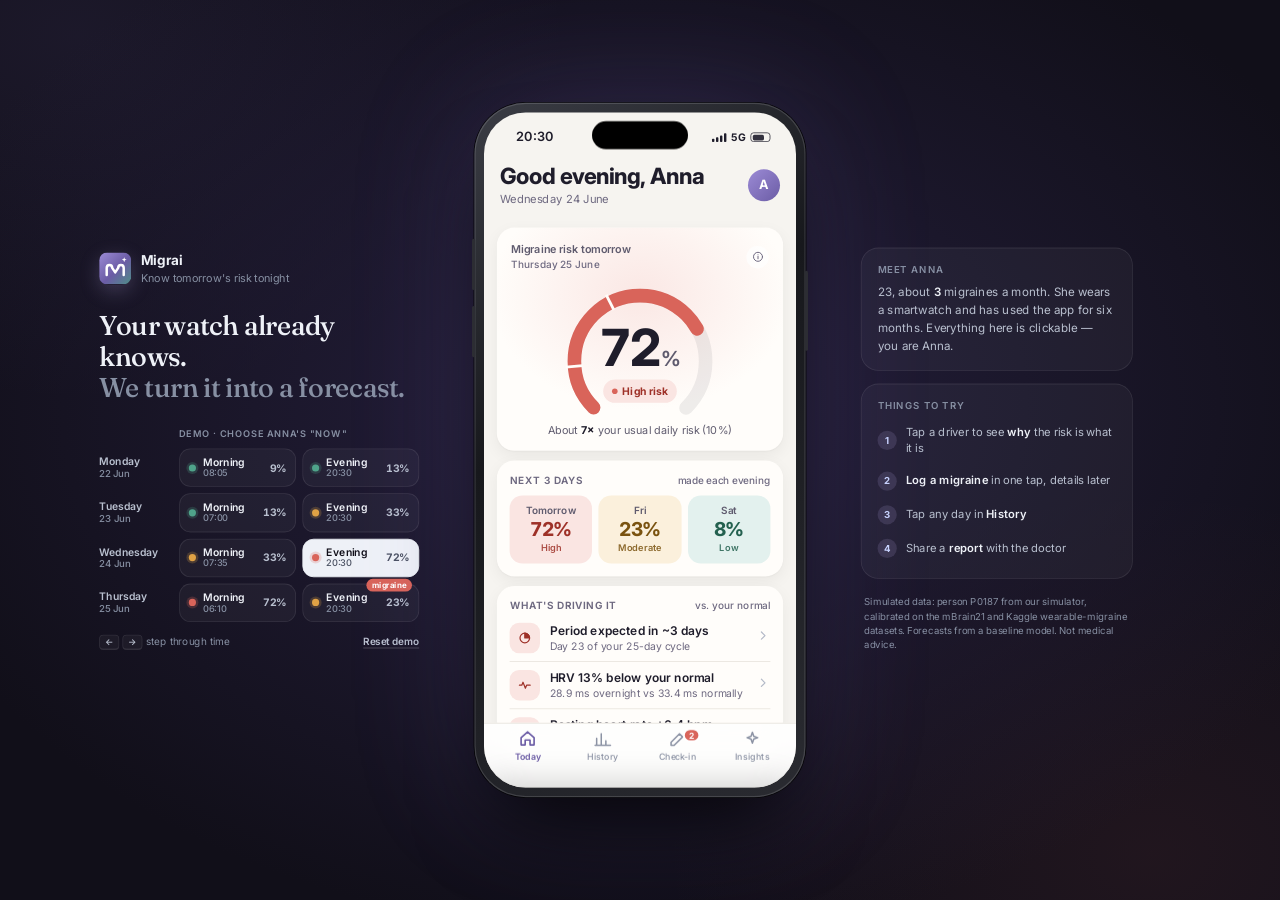
==== commit f3ab45c8: "Add Migrai logo (soft M with forecast spark) as brand mark, notification icon and favicon Co-Authore" ====
--- a/app/index.html
+++ b/app/index.html
@@ -5,6 +5,7 @@
 <meta name="viewport" content="width=device-width, initial-scale=1, viewport-fit=cover">
 <meta name="theme-color" content="#f7f5f1">
 <title>Migrai</title>
+<link rel="icon" href="logo.svg" type="image/svg+xml">
 <link rel="preconnect" href="https://fonts.googleapis.com">
 <link rel="preconnect" href="https://fonts.gstatic.com" crossorigin>
 <link href="https://fonts.googleapis.com/css2?family=Inter:wght@400;500;600;700;800&family=Fraunces:opsz,wght@9..144,500&display=swap" rel="stylesheet">
@@ -15,7 +16,7 @@
   <!-- Left: brand + demo day picker (not part of the app) -->
   <aside class="side left">
     <div class="brandrow">
-      <div class="logo"><svg class="i" viewBox="0 0 24 24"><path d="M3 12h4l2-5 4 10 2-5h6"/></svg></div>
+      <div class="logo"><img src="logo.svg" alt=""></div>
       <div><div class="brand">Migrai</div><div class="brand-sub">Know tomorrow's risk tonight</div></div>
     </div>
     <h1 class="pitch">Your watch already knows.<br><em>We turn it into a forecast.</em></h1>
--- a/app/styles.css
+++ b/app/styles.css
@@ -32,9 +32,8 @@
 .side.left { justify-self: end; width: 400px; }
 .side.right { justify-self: start; width: 340px; display: flex; flex-direction: column; gap: 16px; }
 .brandrow { display: flex; align-items: center; gap: 12px; }
-.logo { width: 40px; height: 40px; border-radius: 12px; display: grid; place-items: center; font-size: 21px; color: #fff;
-  background: linear-gradient(135deg, #9c8bd6, var(--brand) 55%, #5e9c94); box-shadow: 0 8px 24px rgba(179,166,224,.25); }
-.logo .i { stroke-width: 2.4; }
+.logo { width: 40px; height: 40px; border-radius: 12px; box-shadow: 0 8px 24px rgba(179,166,224,.25); }
+.logo img, .banner .ai img { display: block; width: 100%; height: 100%; }
 .brand { font-weight: 700; font-size: 17px; letter-spacing: -.01em; }
 .brand-sub { font-size: 13.5px; color: var(--tx-3); }
 .pitch { font: 500 34px/1.14 Fraunces, Georgia, serif; letter-spacing: -.015em; margin: 30px 0 30px; }
@@ -330,7 +329,7 @@
   background: rgba(250,250,252,.86); backdrop-filter: blur(24px) saturate(1.7); -webkit-backdrop-filter: blur(24px) saturate(1.7); box-shadow: 0 10px 34px rgba(0,0,0,.2);
   transform: translateY(-140%); opacity: 0; transition: transform .6s var(--spring), opacity .4s; }
 .banner.on { transform: none; opacity: 1; }
-.banner .ai { width: 38px; height: 38px; border-radius: 10px; display: grid; place-items: center; color: #fff; font-size: 20px; background: linear-gradient(135deg, #9c8bd6, var(--brand) 55%, #5e9c94); }
+.banner .ai { width: 38px; height: 38px; border-radius: 10px; overflow: hidden; }
 .banner .nh { display: flex; justify-content: space-between; font-size: 12px; color: var(--ink-3); }
 .banner b { display: block; font-size: 14.5px; line-height: 1.25; margin-top: 1px; }
 .banner p { margin: 1px 0 0; font-size: 13.5px; color: var(--ink-2); line-height: 1.3; }
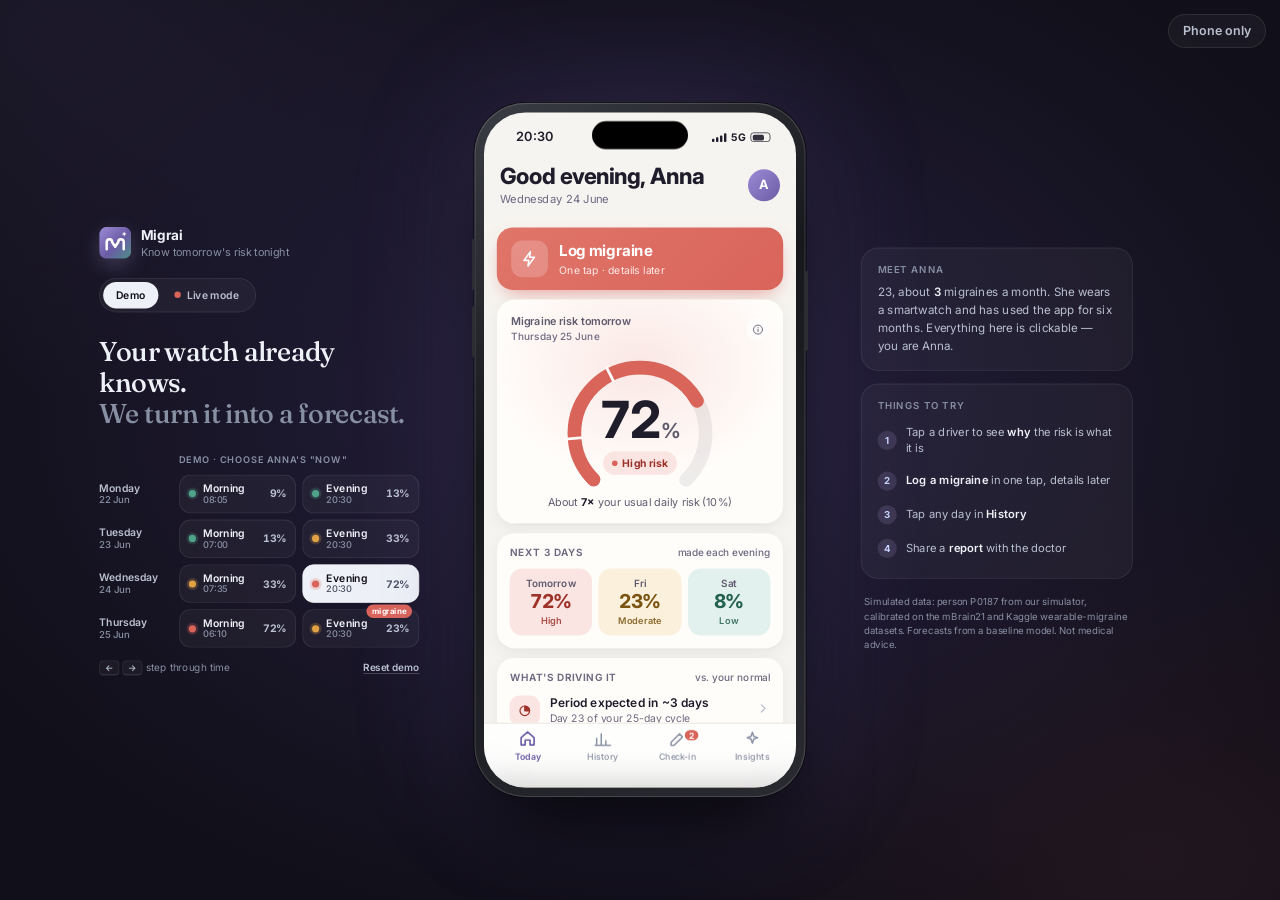
==== commit b3932422: "App: live mode with streamed watch data, accuracy chart and one-tap log button Co-Authored-By: Claud" ====
--- a/app/index.html
+++ b/app/index.html
@@ -10,6 +10,7 @@
 <link rel="preconnect" href="https://fonts.gstatic.com" crossorigin>
 <link href="https://fonts.googleapis.com/css2?family=Inter:wght@400;500;600;700;800&family=Fraunces:opsz,wght@9..144,500&display=swap" rel="stylesheet">
 <link rel="stylesheet" href="styles.css">
+<link rel="stylesheet" href="live.css">
 </head>
 <body>
 <div id="stage">
@@ -67,5 +68,7 @@
 <div id="printReport"></div>
 <script src="anna_data.js"></script>
 <script src="app.js"></script>
+<script src="accuracy_data.js"></script>
+<script src="live.js"></script>
 </body>
 </html>
--- a/app/styles.css
+++ b/app/styles.css
@@ -373,3 +373,11 @@
   #printReport .paper { box-shadow: none; font-size: 13px; }
 }
 @media (prefers-reduced-motion: reduce) { *, *::before, *::after { animation-duration: .01ms !important; transition-duration: .01ms !important; } }
+
+/* One-tap log button at the top of Today */
+.logcta { display: flex; align-items: center; gap: 14px; width: 100%; padding: 16px 18px; border-radius: 20px; text-align: left; color: #fff;
+  background: linear-gradient(135deg, #e0756a, var(--high)); box-shadow: 0 10px 24px -10px rgba(217,100,90,.7); transition: transform .15s; }
+.logcta:active { transform: scale(.97); }
+.logcta .lc-ic { width: 46px; height: 46px; border-radius: 14px; display: grid; place-items: center; background: rgba(255,255,255,.2); font-size: 24px; flex: none; }
+.logcta b { display: block; font-size: 19px; font-weight: 700; letter-spacing: -.01em; }
+.logcta small { display: block; font-size: 13px; opacity: .85; }
--- a/app/live.css
+++ b/app/live.css
@@ -0,0 +1,77 @@
+/* Live mode (live.js): side panel with clock, watch stream, feed and accuracy chart, plus a live card in the app. */
+.lv-switch { display: inline-flex; gap: 4px; padding: 4px; margin: 22px 0 0; border-radius: 99px; background: var(--panel); border: 1px solid var(--panel-line); }
+.lv-switch button { padding: 7px 16px; border-radius: 99px; font-size: 13px; font-weight: 600; color: var(--tx-2); display: inline-flex; align-items: center; gap: 8px; transition: background .2s, color .2s; }
+.lv-switch button.on { background: var(--tx); color: var(--bg); }
+.lv-dot { width: 8px; height: 8px; border-radius: 50%; background: var(--high); }
+body.live .lv-dot { animation: lvpulse 1.6s infinite; }
+@keyframes lvpulse { 0% { box-shadow: 0 0 0 0 rgba(217,100,90,.6); } 70%, 100% { box-shadow: 0 0 0 8px rgba(217,100,90,0); } }
+
+.lv { display: none; flex-direction: column; gap: 12px; margin-top: 16px; }
+body.live .lv { display: flex; }
+body.live .pitch, body.live .picker-h, body.live #picker, body.live .picker-foot { display: none; }
+
+.lv-top { display: flex; align-items: flex-end; justify-content: space-between; }
+.lv-clock { font-size: 56px; font-weight: 300; letter-spacing: -.03em; line-height: 1; }
+.lv-date { font-size: 13.5px; color: var(--tx-2); margin-top: 6px; }
+.lv-state { font-size: 11px; font-weight: 700; letter-spacing: .08em; text-transform: uppercase; padding: 5px 11px; border-radius: 99px; margin-bottom: 6px; }
+.lv-state.ok { background: rgba(79,163,138,.18); color: #8fd6c0; }
+.lv-state.sleep { background: rgba(91,111,168,.3); color: #c6d0f0; }
+.lv-state.bad { background: rgba(217,100,90,.25); color: #ffb3aa; }
+.lv-ctl { display: flex; gap: 4px; flex-wrap: nowrap; }
+.lv-ctl button { padding: 5px 8px; white-space: nowrap; border-radius: 99px; font-size: 12px; font-weight: 600; background: var(--panel); border: 1px solid var(--panel-line); color: var(--tx-2); }
+.lv-ctl button:hover { background: rgba(255,255,255,.08); }
+.lv-ctl button.on { background: var(--accent); color: var(--bg); border-color: var(--accent); }
+.lv-ctl #lvPause { min-width: 52px; }
+
+.lv-box { background: var(--panel); border: 1px solid var(--panel-line); border-radius: 18px; padding: 12px 14px; }
+.lv-h { display: flex; justify-content: space-between; font-size: 11px; font-weight: 600; letter-spacing: .08em; text-transform: uppercase; color: var(--tx-3); margin-bottom: 6px; }
+.lv-h span + span { letter-spacing: 0; text-transform: none; font-weight: 500; }
+#lvSpark .sp { fill: none; stroke: #ff8f86; stroke-width: 2; stroke-linejoin: round; }
+#lvSpark .spd { fill: #ff8f86; stroke: var(--bg); stroke-width: 2; }
+.lv-vals { display: flex; justify-content: space-between; font-size: 12.5px; color: var(--tx-2); margin-top: 4px; }
+.lv-vals span { display: inline-flex; align-items: center; gap: 5px; }
+.lv-vals b { color: var(--tx); font-size: 15px; }
+
+.lv-feed { height: 132px; overflow: hidden; display: flex; flex-direction: column; gap: 2px;
+  -webkit-mask-image: linear-gradient(#000 60%, transparent); mask-image: linear-gradient(#000 60%, transparent); }
+.lv-row { display: grid; grid-template-columns: 42px 16px 1fr; gap: 8px; align-items: center; font-size: 12.5px; color: var(--tx-2); padding: 3px 4px; animation: lvin .35s var(--ease); }
+.lv-row .num { color: var(--tx-3); font-size: 11.5px; }
+.lv-row.ev { color: var(--tx); } .lv-row.ev .i { color: var(--accent); }
+.lv-row.bad { color: #ffb3aa; } .lv-row.bad .i { color: var(--high); }
+@keyframes lvin { from { opacity: 0; transform: translateY(-6px); } }
+
+#lvAcc text { font: 500 10px Inter, sans-serif; fill: var(--tx-3); }
+#lvAcc .grid { stroke: rgba(255,255,255,.08); }
+#lvAcc .gap { fill: rgba(179,166,224,.16); }
+#lvAcc .base { fill: none; stroke: #8790a3; stroke-width: 1.8; stroke-dasharray: 4 3; }
+#lvAcc .ans { fill: none; stroke: var(--accent); stroke-width: 2.4; stroke-linejoin: round; }
+#lvAcc .anna { fill: var(--accent); stroke: var(--bg); stroke-width: 2.5; transform-box: fill-box; transform-origin: center; }
+#lvAcc .anna.pulse { animation: lvbump .9s var(--spring); }
+#lvAcc .annal { fill: var(--tx); font-weight: 700; }
+@keyframes lvbump { 40% { transform: scale(1.9); } }
+.lv-legend { display: flex; gap: 14px; font-size: 11.5px; color: var(--tx-2); margin-top: 2px; }
+.lv-legend i { display: inline-block; width: 14px; height: 0; margin-right: 6px; vertical-align: middle; border-top: 2.4px solid var(--accent); }
+.lv-legend i.base { border-top: 1.8px dashed #8790a3; }
+.lv-note { margin: 8px 0 0; font-size: 12px; line-height: 1.5; color: var(--tx-3); }
+.lv-note b { color: var(--tx); font-weight: 600; }
+
+/* Live card inside the app (light theme) */
+.live-card { padding: 14px 16px; }
+.lc-h { display: flex; align-items: center; gap: 8px; font-size: 12.5px; font-weight: 650; color: var(--ink); margin-bottom: 10px; }
+.lc-dot { width: 8px; height: 8px; border-radius: 50%; background: var(--high); animation: lvpulse 1.6s infinite; }
+.lc-t { margin-left: auto; font-weight: 500; color: var(--ink-3); font-size: 12px; }
+.lc-grid { display: grid; grid-template-columns: repeat(3, 1fr); gap: 8px; }
+.lc-grid div { background: var(--fill); border-radius: 12px; padding: 8px 10px; }
+.lc-grid span { display: block; font-size: 11px; color: var(--ink-3); }
+.lc-grid b { font-size: 21px; font-weight: 700; color: var(--ink); letter-spacing: -.02em; }
+.lc-grid small { font-size: 11px; color: var(--ink-3); margin-left: 3px; }
+.lv-ctl button:disabled { opacity: .35; cursor: default; }
+
+/* Phone only (button top right, or F) */
+.side { transition: opacity .5s var(--ease), visibility .5s; }
+body.phone-only .side { opacity: 0; visibility: hidden; }
+.po-btn { position: fixed; top: 14px; right: 14px; z-index: 20; padding: 7px 14px; border-radius: 99px; font-size: 12.5px; font-weight: 600;
+  color: var(--tx-2); background: var(--panel); border: 1px solid var(--panel-line); transition: opacity .3s; }
+.po-btn:hover { color: var(--tx); background: rgba(255,255,255,.08); }
+body.phone-only .po-btn { opacity: .15; } body.phone-only .po-btn:hover { opacity: 1; }
+body.mobile .po-btn { display: none; }
